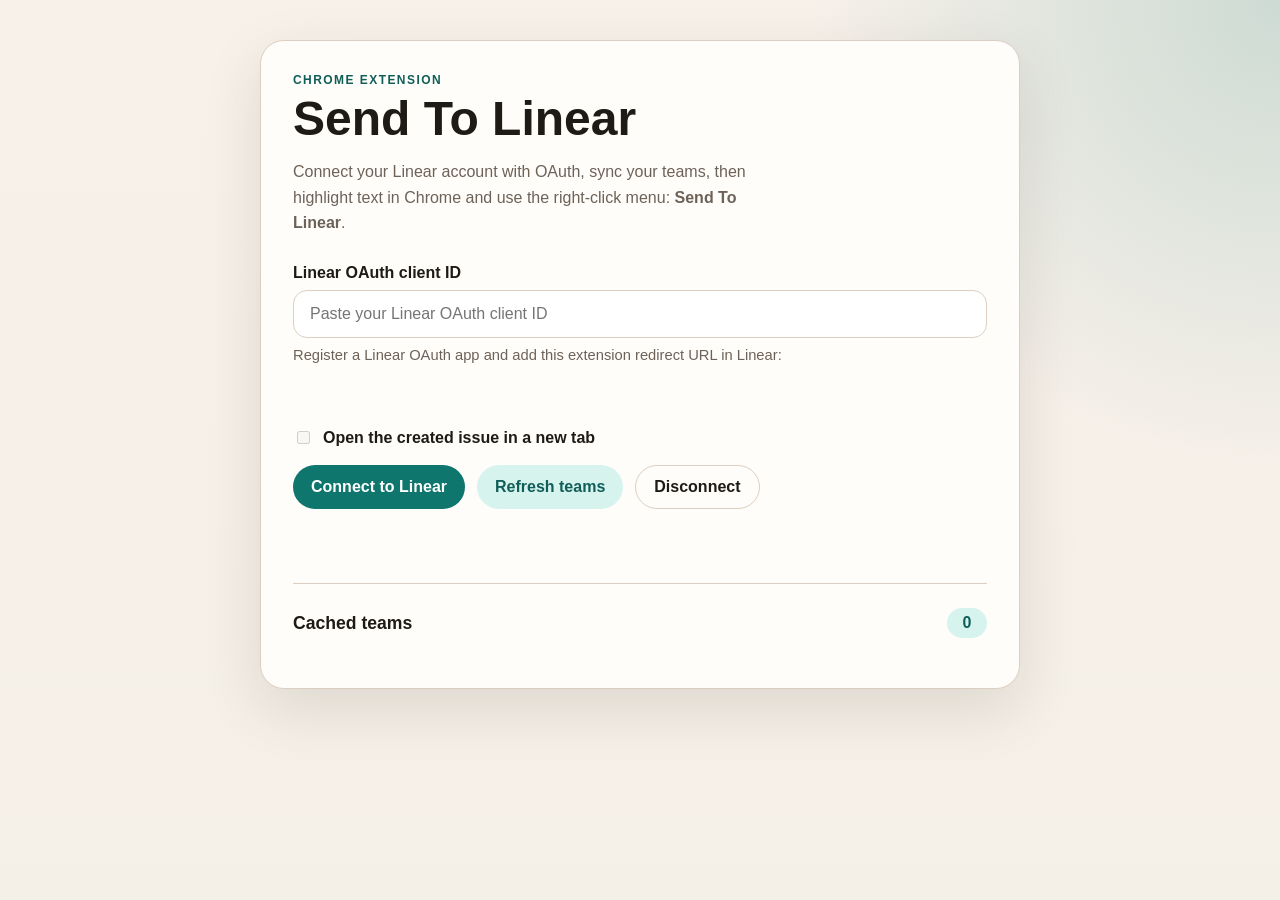
==== options.html @ 16bdcc93 "Initial Send To Linear extension" ====
<!doctype html>
<html lang="en">
  <head>
    <meta charset="utf-8">
    <meta name="viewport" content="width=device-width, initial-scale=1">
    <title>Send To Linear Settings</title>
    <link rel="stylesheet" href="options.css">
  </head>
  <body>
    <main class="page">
      <section class="panel">
        <p class="eyebrow">Chrome Extension</p>
        <h1>Send To Linear</h1>
        <p class="intro">
          Connect your Linear account with OAuth, sync your teams, then highlight text in Chrome
          and use the right-click menu: <strong>Send To Linear</strong>.
        </p>

        <form id="settings-form" class="form">
          <label class="field">
            <span>Linear OAuth client ID</span>
            <input
              id="client-id"
              name="clientId"
              type="text"
              autocomplete="off"
              placeholder="Paste your Linear OAuth client ID"
            >
            <small class="hint">
              Register a Linear OAuth app and add this extension redirect URL in Linear:
              <code id="redirect-uri"></code>
            </small>
          </label>

          <p id="auth-summary" class="hint"></p>

          <label class="checkbox">
            <input id="open-issue" name="openIssueAfterCreate" type="checkbox">
            <span>Open the created issue in a new tab</span>
          </label>

          <div class="actions">
            <button type="submit" id="connect-linear" class="button primary">Connect to Linear</button>
            <button type="button" id="refresh-teams" class="button secondary">Refresh teams</button>
            <button type="button" id="disconnect-linear" class="button tertiary">Disconnect</button>
          </div>
        </form>

        <p id="status" class="status" aria-live="polite"></p>

        <section class="teams">
          <div class="teams-header">
            <h2>Cached teams</h2>
            <span id="team-count" class="count">0</span>
          </div>
          <ul id="team-list" class="team-list"></ul>
        </section>
      </section>
    </main>

    <script type="module" src="options.js"></script>
  </body>
</html>
---- options.css ----
:root {
  color-scheme: light;
  --bg: #f4efe7;
  --panel: #fffdf8;
  --ink: #1e1a16;
  --muted: #6d6258;
  --line: #dccfc1;
  --accent: #0f766e;
  --accent-strong: #115e59;
  --accent-soft: #d7f3ee;
  --shadow: 0 20px 60px rgba(61, 43, 24, 0.12);
}

* {
  box-sizing: border-box;
}

body {
  margin: 0;
  font-family: "Segoe UI", sans-serif;
  background:
    radial-gradient(circle at top right, rgba(15, 118, 110, 0.18), transparent 30%),
    linear-gradient(180deg, #f7f1ea 0%, var(--bg) 100%);
  color: var(--ink);
}

.page {
  min-height: 100vh;
  padding: 40px 20px;
}

.panel {
  max-width: 760px;
  margin: 0 auto;
  padding: 32px;
  background: color-mix(in srgb, var(--panel) 90%, white);
  border: 1px solid var(--line);
  border-radius: 24px;
  box-shadow: var(--shadow);
}

.eyebrow {
  margin: 0 0 8px;
  color: var(--accent-strong);
  font-size: 12px;
  font-weight: 700;
  letter-spacing: 0.12em;
  text-transform: uppercase;
}

h1 {
  margin: 0;
  font-size: clamp(2rem, 4vw, 3rem);
  line-height: 1;
}

.intro {
  max-width: 56ch;
  margin: 16px 0 28px;
  color: var(--muted);
  font-size: 1rem;
  line-height: 1.6;
}

.form {
  display: grid;
  gap: 18px;
}

.field {
  display: grid;
  gap: 8px;
}

.field span,
.checkbox span {
  font-weight: 600;
}

.hint {
  color: var(--muted);
  font-size: 0.92rem;
}

input[type="text"] {
  width: 100%;
  padding: 14px 16px;
  border: 1px solid var(--line);
  border-radius: 14px;
  background: white;
  color: var(--ink);
  font: inherit;
}

.checkbox {
  display: flex;
  align-items: center;
  gap: 10px;
}

.actions {
  display: flex;
  flex-wrap: wrap;
  gap: 12px;
}

.button {
  padding: 12px 18px;
  border: 0;
  border-radius: 999px;
  cursor: pointer;
  font: inherit;
  font-weight: 700;
  transition: transform 120ms ease, opacity 120ms ease;
}

.button:hover {
  transform: translateY(-1px);
}

.button.primary {
  background: var(--accent);
  color: white;
}

.button.secondary {
  background: var(--accent-soft);
  color: var(--accent-strong);
}

.button.tertiary {
  background: transparent;
  color: var(--ink);
  border: 1px solid var(--line);
}

.status {
  min-height: 24px;
  margin: 18px 0 0;
  color: var(--muted);
  font-weight: 600;
}

.status.error {
  color: #b42318;
}

.status.success {
  color: var(--accent-strong);
}

.teams {
  margin-top: 32px;
  padding-top: 24px;
  border-top: 1px solid var(--line);
}

.teams-header {
  display: flex;
  align-items: center;
  justify-content: space-between;
  gap: 12px;
}

.teams-header h2 {
  margin: 0;
  font-size: 1.1rem;
}

.count {
  min-width: 40px;
  padding: 6px 10px;
  border-radius: 999px;
  background: var(--accent-soft);
  color: var(--accent-strong);
  text-align: center;
  font-weight: 700;
}

.team-list {
  list-style: none;
  padding: 0;
  margin: 18px 0 0;
  display: grid;
  grid-template-columns: repeat(auto-fit, minmax(180px, 1fr));
  gap: 12px;
}

.team-list li {
  padding: 14px 16px;
  border: 1px solid var(--line);
  border-radius: 16px;
  background: white;
  font-weight: 600;
}

.team-list .empty {
  color: var(--muted);
  font-weight: 500;
}

@media (max-width: 640px) {
  .page {
    padding: 20px 14px;
  }

  .panel {
    padding: 22px;
    border-radius: 18px;
  }

  .actions {
    flex-direction: column;
  }

  .button {
    width: 100%;
  }
}
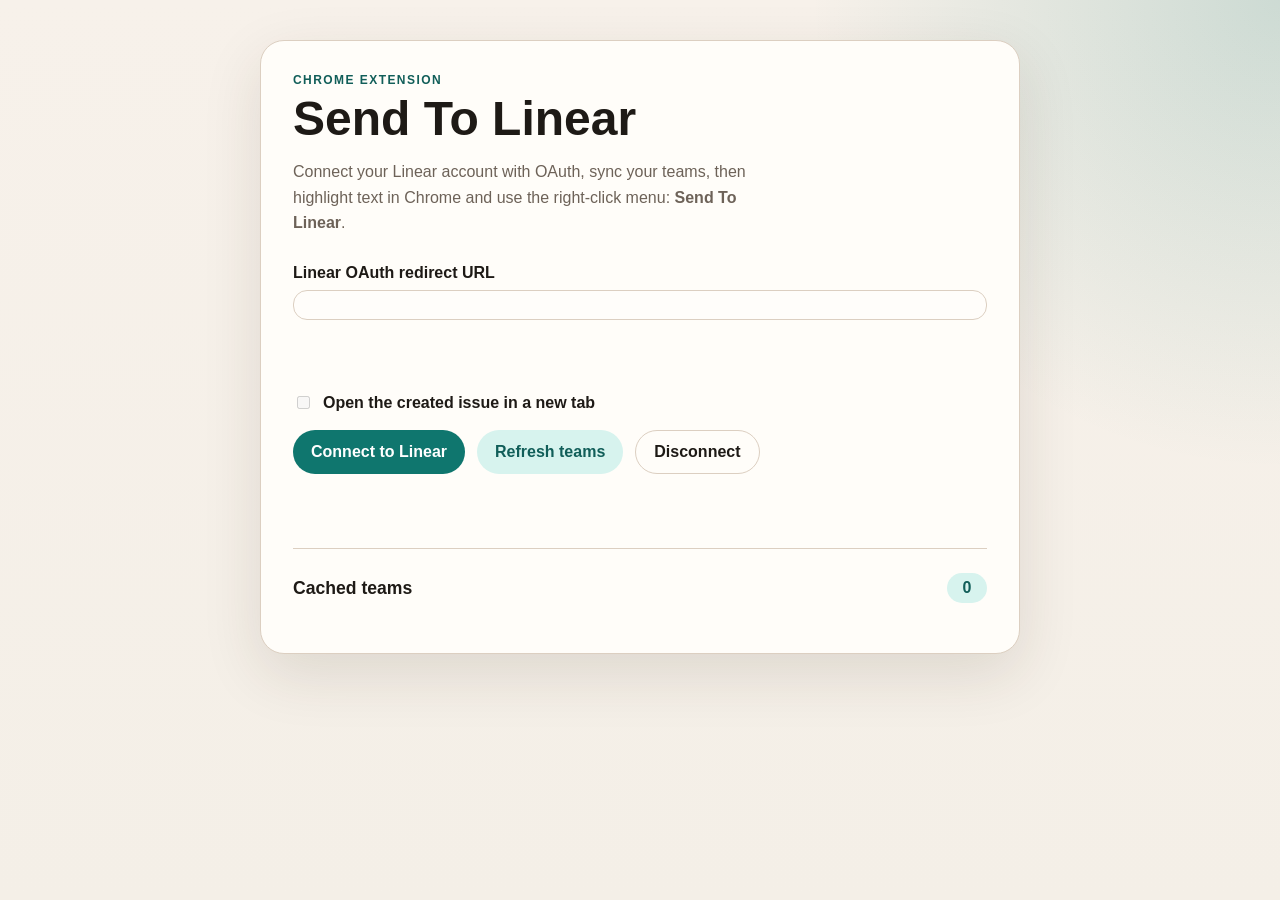
==== commit e0f8cd61: "Use built-in Linear OAuth app and refresh branding" ====
--- a/options.html
+++ b/options.html
@@ -17,20 +17,11 @@
         </p>
 
         <form id="settings-form" class="form">
-          <label class="field">
-            <span>Linear OAuth client ID</span>
-            <input
-              id="client-id"
-              name="clientId"
-              type="text"
-              autocomplete="off"
-              placeholder="Paste your Linear OAuth client ID"
-            >
-            <small class="hint">
-              Register a Linear OAuth app and add this extension redirect URL in Linear:
-              <code id="redirect-uri"></code>
-            </small>
-          </label>
+          <div class="field">
+            <span>Linear OAuth redirect URL</span>
+            <code id="redirect-uri" class="code-block"></code>
+            <small id="client-id-note" class="hint"></small>
+          </div>
 
           <p id="auth-summary" class="hint"></p>
 
--- a/options.css
+++ b/options.css
@@ -82,6 +82,18 @@
   font-size: 0.92rem;
 }
 
+.code-block {
+  display: block;
+  padding: 14px 16px;
+  border: 1px solid var(--line);
+  border-radius: 14px;
+  background: #fffdfa;
+  color: var(--ink);
+  font-family: ui-monospace, SFMono-Regular, Menlo, Consolas, monospace;
+  font-size: 0.92rem;
+  overflow-wrap: anywhere;
+}
+
 input[type="text"] {
   width: 100%;
   padding: 14px 16px;
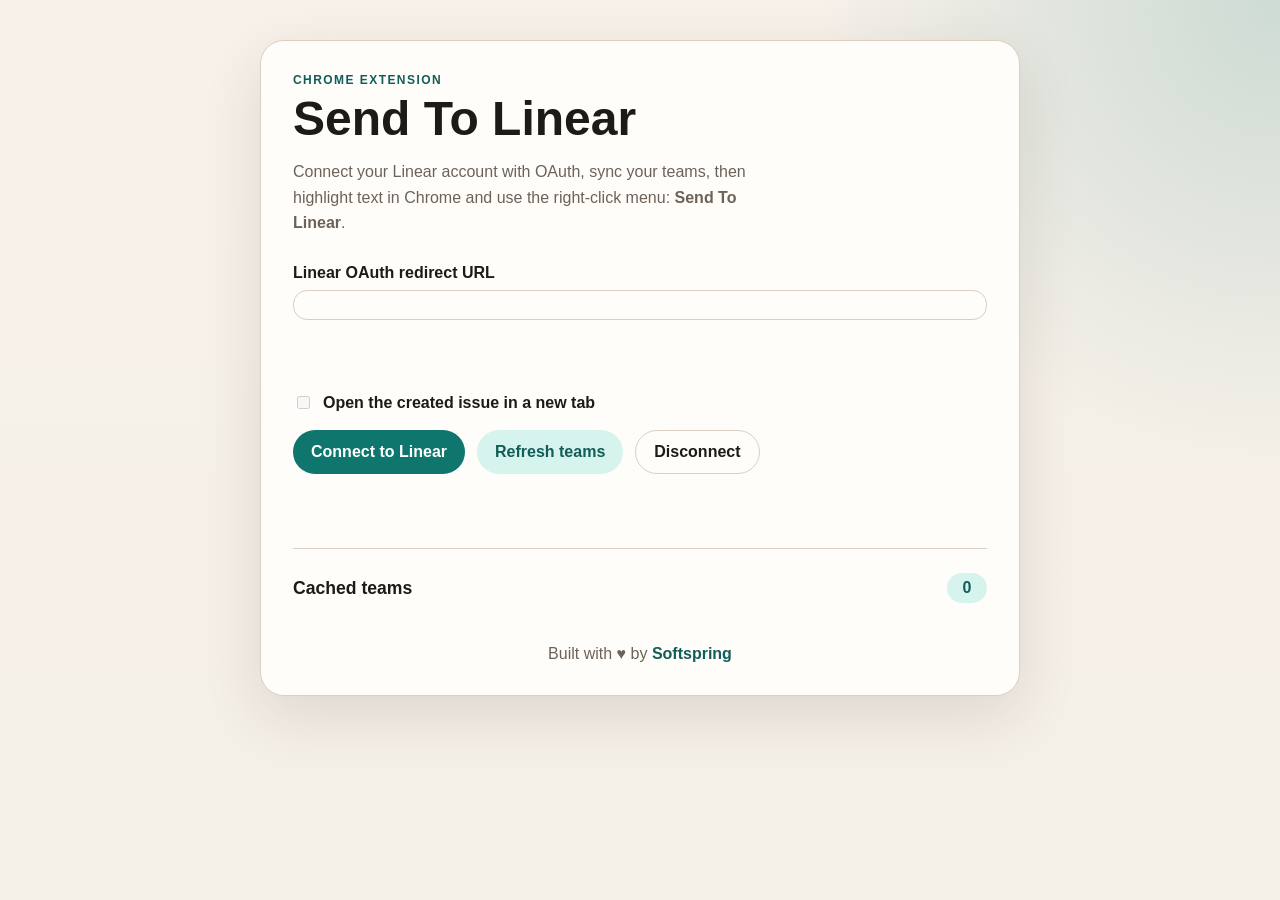
==== commit 489dfecd: "Add Softspring attribution to extension and site" ====
--- a/options.html
+++ b/options.html
@@ -46,6 +46,11 @@
           </div>
           <ul id="team-list" class="team-list"></ul>
         </section>
+
+        <p class="credits">
+          Built with <span aria-hidden="true">♥</span> by
+          <a href="https://softspring.es" target="_blank" rel="noreferrer">Softspring</a>
+        </p>
       </section>
     </main>
 
--- a/options.css
+++ b/options.css
@@ -211,6 +211,22 @@
   font-weight: 500;
 }
 
+.credits {
+  margin: 24px 0 0;
+  color: var(--muted);
+  text-align: center;
+}
+
+.credits a {
+  color: var(--accent-strong);
+  font-weight: 700;
+  text-decoration: none;
+}
+
+.credits a:hover {
+  text-decoration: underline;
+}
+
 @media (max-width: 640px) {
   .page {
     padding: 20px 14px;
